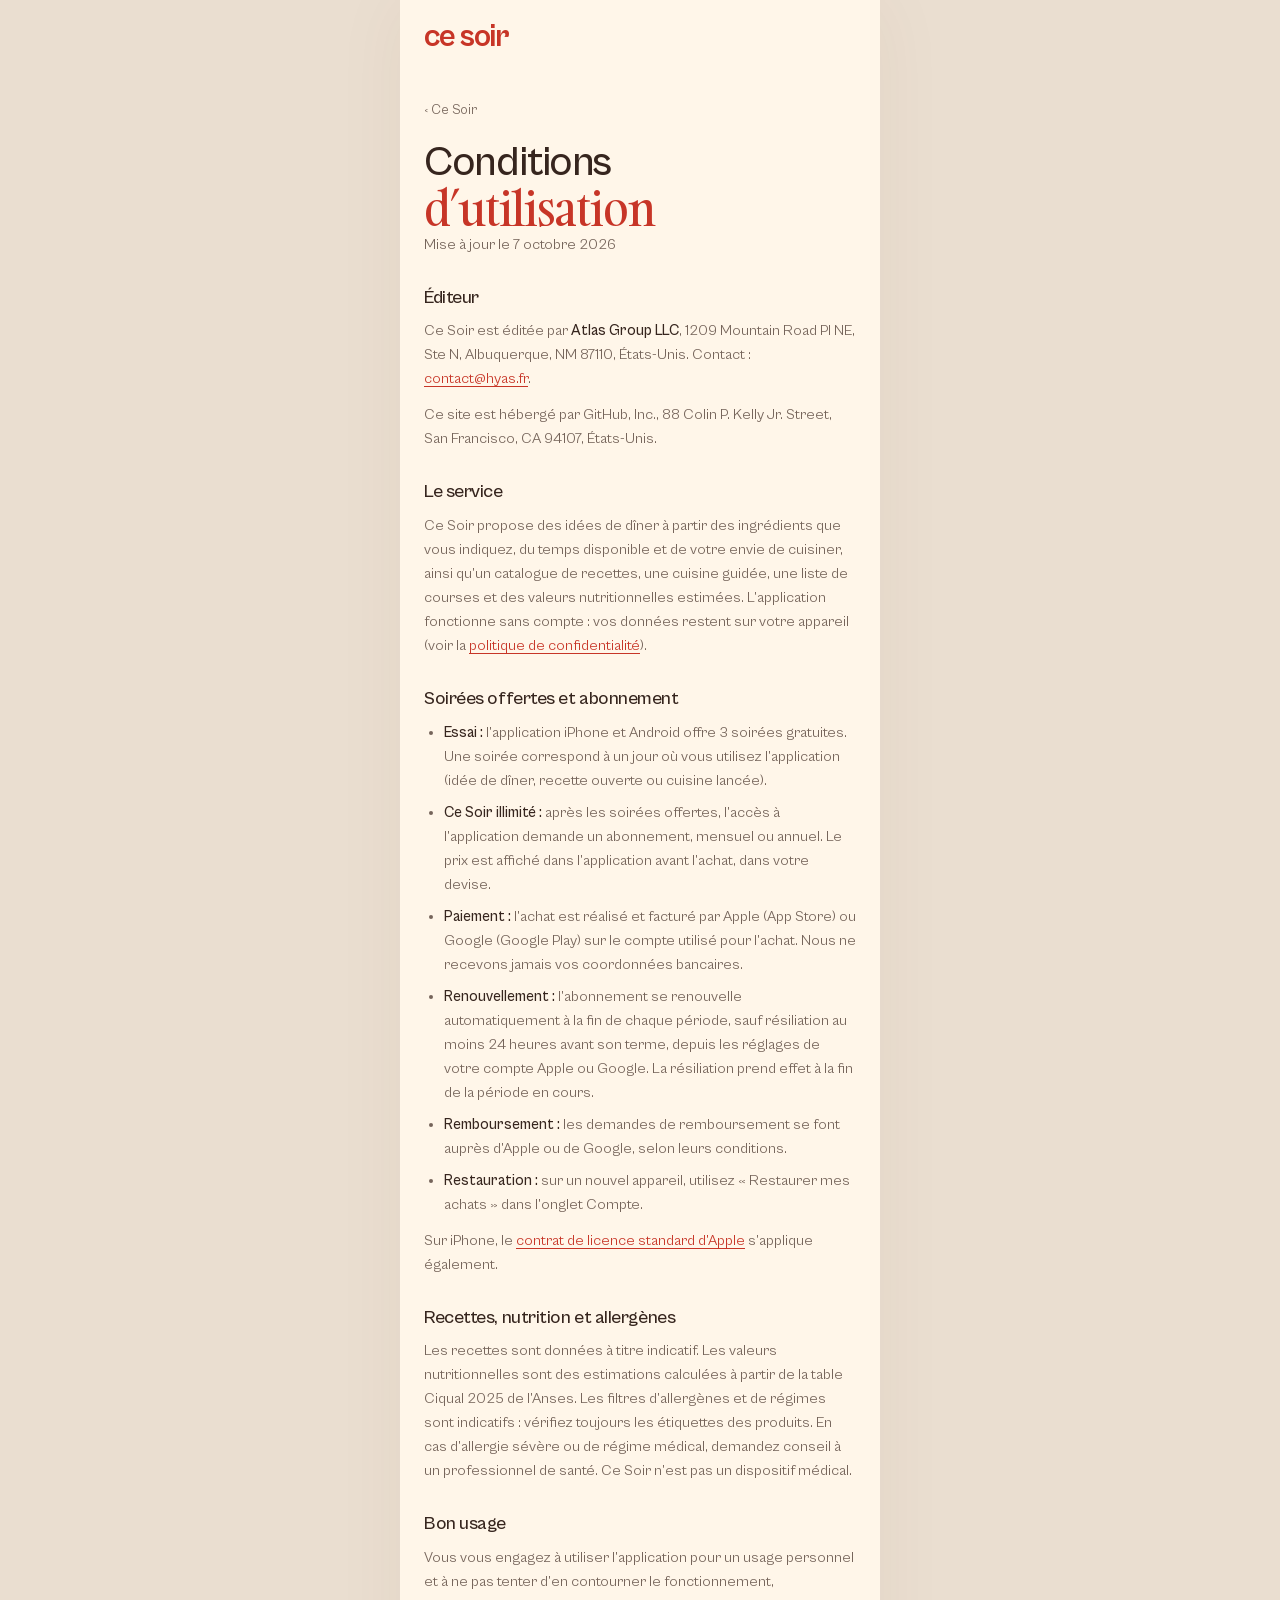
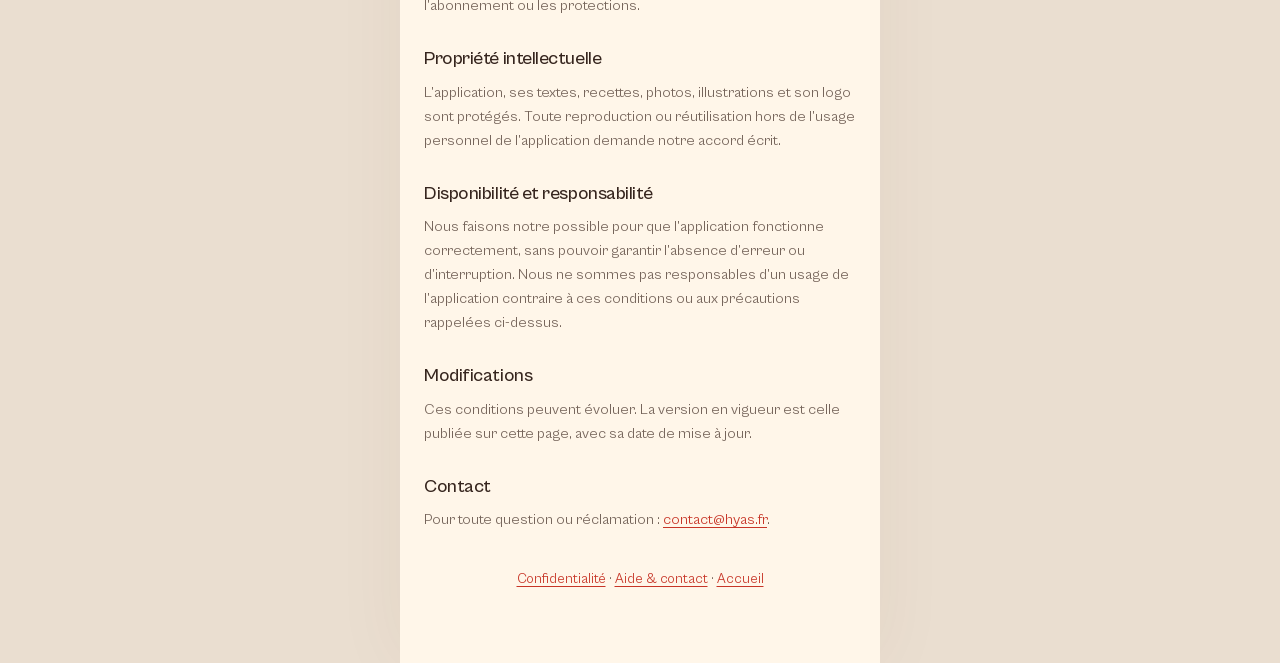
==== conditions.html @ 6b9407d2 "Site Ce Soir (cesoir.hyas.fr) : accueil, confidentialite, conditions, aide Co-Authored-By: Claude Op" ====
<!doctype html>
<html lang="fr">
<head>
  <meta charset="utf-8">
  <meta name="viewport" content="width=device-width, initial-scale=1, viewport-fit=cover">
  <meta name="theme-color" content="#fff6e9">
  <title>Conditions · Ce Soir</title>
  <meta name="description" content="Conditions d’utilisation et d’abonnement de l’application Ce Soir, mentions légales.">
  <link rel="stylesheet" href="v1.css">
  <link rel="stylesheet" href="pages.css">
</head>
<body>
  <div class="app-shell">
    <header class="app-header"><a href="./" class="brand" aria-label="Ce Soir, accueil">ce soir</a></header>
    <main class="app-main legal">
      <a href="./" class="back-link">‹ Ce Soir</a>
      <div class="page-heading"><h1>Conditions <em>d’utilisation</em></h1><p>Mise à jour le 7 octobre 2026</p></div>

      <h2>Éditeur</h2>
      <p>Ce Soir est éditée par <strong>Atlas Group LLC</strong>, 1209 Mountain Road Pl NE, Ste N, Albuquerque, NM 87110, États-Unis. Contact : <a href="mailto:contact@hyas.fr?subject=Ce%20Soir">contact@hyas.fr</a>.</p>
      <p>Ce site est hébergé par GitHub, Inc., 88 Colin P. Kelly Jr. Street, San Francisco, CA 94107, États-Unis.</p>

      <h2>Le service</h2>
      <p>Ce Soir propose des idées de dîner à partir des ingrédients que vous indiquez, du temps disponible et de votre envie de cuisiner, ainsi qu’un catalogue de recettes, une cuisine guidée, une liste de courses et des valeurs nutritionnelles estimées. L’application fonctionne sans compte : vos données restent sur votre appareil (voir la <a href="confidentialite.html">politique de confidentialité</a>).</p>

      <h2>Soirées offertes et abonnement</h2>
      <ul>
        <li><strong>Essai :</strong> l’application iPhone et Android offre 3 soirées gratuites. Une soirée correspond à un jour où vous utilisez l’application (idée de dîner, recette ouverte ou cuisine lancée).</li>
        <li><strong>Ce Soir illimité :</strong> après les soirées offertes, l’accès à l’application demande un abonnement, mensuel ou annuel. Le prix est affiché dans l’application avant l’achat, dans votre devise.</li>
        <li><strong>Paiement :</strong> l’achat est réalisé et facturé par Apple (App Store) ou Google (Google Play) sur le compte utilisé pour l’achat. Nous ne recevons jamais vos coordonnées bancaires.</li>
        <li><strong>Renouvellement :</strong> l’abonnement se renouvelle automatiquement à la fin de chaque période, sauf résiliation au moins 24 heures avant son terme, depuis les réglages de votre compte Apple ou Google. La résiliation prend effet à la fin de la période en cours.</li>
        <li><strong>Remboursement :</strong> les demandes de remboursement se font auprès d’Apple ou de Google, selon leurs conditions.</li>
        <li><strong>Restauration :</strong> sur un nouvel appareil, utilisez « Restaurer mes achats » dans l’onglet Compte.</li>
      </ul>
      <p>Sur iPhone, le <a href="https://www.apple.com/legal/internet-services/itunes/dev/stdeula/" target="_blank" rel="noreferrer">contrat de licence standard d’Apple</a> s’applique également.</p>

      <h2>Recettes, nutrition et allergènes</h2>
      <p>Les recettes sont données à titre indicatif. Les valeurs nutritionnelles sont des estimations calculées à partir de la table Ciqual 2025 de l’Anses. Les filtres d’allergènes et de régimes sont indicatifs : vérifiez toujours les étiquettes des produits. En cas d’allergie sévère ou de régime médical, demandez conseil à un professionnel de santé. Ce Soir n’est pas un dispositif médical.</p>

      <h2>Bon usage</h2>
      <p>Vous vous engagez à utiliser l’application pour un usage personnel et à ne pas tenter d’en contourner le fonctionnement, l’abonnement ou les protections.</p>

      <h2>Propriété intellectuelle</h2>
      <p>L’application, ses textes, recettes, photos, illustrations et son logo sont protégés. Toute reproduction ou réutilisation hors de l’usage personnel de l’application demande notre accord écrit.</p>

      <h2>Disponibilité et responsabilité</h2>
      <p>Nous faisons notre possible pour que l’application fonctionne correctement, sans pouvoir garantir l’absence d’erreur ou d’interruption. Nous ne sommes pas responsables d’un usage de l’application contraire à ces conditions ou aux précautions rappelées ci-dessus.</p>

      <h2>Modifications</h2>
      <p>Ces conditions peuvent évoluer. La version en vigueur est celle publiée sur cette page, avec sa date de mise à jour.</p>

      <h2>Contact</h2>
      <p>Pour toute question ou réclamation : <a href="mailto:contact@hyas.fr?subject=Ce%20Soir">contact@hyas.fr</a>.</p>

      <p class="legal-links"><a href="confidentialite.html">Confidentialité</a> · <a href="support.html">Aide & contact</a> · <a href="./">Accueil</a></p>
    </main>
  </div>
</body>
</html>
---- v1.css ----
@font-face{font-family:Cabinet;src:url('assets/cabinet-regular.woff2') format('woff2');font-weight:400;font-display:swap}
@font-face{font-family:Cabinet;src:url('assets/cabinet-medium.woff2') format('woff2');font-weight:500;font-display:swap}
@font-face{font-family:Cabinet;src:url('assets/cabinet-bold.woff2') format('woff2');font-weight:700;font-display:swap}
@font-face{font-family:Gambarino;src:url('assets/gambarino.woff2') format('woff2');font-weight:400;font-display:swap}
:root{--red:#c73527;--red-dark:#a6271d;--cream:#fff6e9;--paper:#fffdf8;--ink:#36251e;--muted:#75645a;--line:#e9ded0;--blush:#f8e7dc;--green:#46623d;color-scheme:light;font-family:Cabinet,Arial,sans-serif;color:var(--ink);background:var(--cream);font-synthesis:none}
*{box-sizing:border-box}html{scroll-behavior:smooth;scroll-padding-top:80px}body{margin:0;font-size:16px;line-height:1.45;-webkit-tap-highlight-color:transparent}button,input,select,textarea{font:inherit;color:inherit}button,a,input,summary{touch-action:manipulation}button{cursor:pointer;border:0;background:none}button:disabled{opacity:.4;cursor:not-allowed}a{color:inherit;text-decoration:none}button svg,a svg{flex-shrink:0}svg{vertical-align:middle}img{display:block;width:100%;object-fit:cover}h1,h2,h3,p{margin:0}h2,h3,strong{font-weight:500}h1{font-weight:500;line-height:1.02;letter-spacing:-1.3px;font-size:2.65rem}h2{font-size:1.4rem;line-height:1.2;letter-spacing:-.45px}h3{font-size:1.12rem;line-height:1.2}p{line-height:1.5}em{font-family:Gambarino,Georgia,serif;font-style:normal;font-weight:400}h1 em{color:var(--red);display:block;font-size:1.12em;letter-spacing:-1px}button:focus-visible,a:focus-visible,summary:focus-visible,input:focus-visible,select:focus-visible{outline:3px solid #9a4d37;outline-offset:4px}h1:focus{outline:none}[hidden]{display:none!important}input[type=checkbox]{width:20px;height:20px;accent-color:var(--red);flex-shrink:0;margin:0;cursor:pointer}input:not([type=checkbox]):not([type=file]),select{width:100%;min-height:50px;background:var(--paper);border:1px solid var(--line);border-radius:12px;padding:12px 14px;font-size:1rem}select{padding-right:32px}fieldset{border:0;margin:22px 0;padding:0}legend{font-size:1rem;font-weight:500;margin-bottom:12px}summary{cursor:pointer;font-weight:500;min-height:44px;align-content:center}summary::marker{color:var(--red)}.sr-only{position:absolute!important;width:1px;height:1px;padding:0;margin:-1px;overflow:hidden;clip:rect(0,0,0,0);white-space:nowrap;border:0}.skip-link{position:fixed;top:-70px;left:12px;z-index:200;background:var(--red);color:white;padding:12px}.skip-link:focus{top:8px}
.app-shell{max-width:480px;margin:0 auto;min-height:100dvh;background:var(--cream)}.app-header{height:74px;display:flex;align-items:center;justify-content:space-between;padding:env(safe-area-inset-top,0) 24px 0;max-width:480px;margin:auto}.brand{font-size:2rem;color:var(--red);font-weight:700;letter-spacing:-1.6px;line-height:1}.avatar{width:37px;height:37px;border:1px solid var(--line);background:var(--paper);border-radius:50%;display:grid;place-items:center;font-size:1rem;color:var(--red)}.app-main{padding:12px 24px 118px;min-height:calc(100dvh - 74px)}
/* Clavier ouvert : le menu flottant s'efface et le contenu reprend la place. */
html.kb-open .bottom-nav{display:none}
html.kb-open .app-main{padding-bottom:calc(24px + var(--kb,0px))}
html.kb-open .sticky-bottom{bottom:var(--kb,0px)}
input[type=search],input[type=text],textarea{scroll-margin-top:84px}.page-heading{margin:9px 0 24px}.page-heading p{margin-top:14px;color:var(--muted);font-size:1rem}.bottom-nav{position:fixed;z-index:20;bottom:calc(12px + env(safe-area-inset-bottom));left:50%;transform:translateX(-50%);width:calc(100% - 32px);max-width:448px;display:grid;grid-template-columns:repeat(4,1fr);gap:4px;padding:6px;background:var(--paper);border:1px solid var(--line);border-radius:28px;box-shadow:0 8px 24px rgba(54,37,30,.10)}.bottom-nav a{display:flex;flex-direction:column;align-items:center;justify-content:center;gap:3px;min-height:52px;border-radius:22px;color:var(--muted);font-size:.75rem;transition:background .15s,color .15s}.bottom-nav a[aria-current]{color:var(--red);background:var(--blush)}.bottom-nav a[aria-current] svg{stroke-width:2}.connection-status{background:var(--blush);padding:8px 24px;font-size:.8125rem;color:var(--red-dark)}
.button{display:inline-flex;justify-content:center;align-items:center;gap:12px;min-height:52px;padding:14px 19px;border-radius:13px;font-size:1rem;font-weight:500;text-align:center;line-height:1.25;box-shadow:none;background-image:none}.primary{background:var(--red);color:var(--paper);border:1px solid var(--red)}.primary:hover{background:var(--red-dark);border-color:var(--red-dark)}.secondary{border:1px solid #d8c7b7;background:transparent;color:var(--ink)}.secondary:hover{background:var(--blush)}.full{width:100%}.button+.button{margin-top:12px}.button:active{filter:brightness(.96)}.text-link{font-size:.9rem;color:var(--red);font-weight:500;min-height:44px;display:inline-flex;align-items:center;justify-content:center;gap:7px;padding:8px 0}.icon-button{width:44px;height:44px;min-width:44px;display:inline-grid;place-items:center;border-radius:50%;padding:10px}.icon-button:hover{background:var(--blush)}.heart.on{color:var(--red)}.heart.on svg{fill:var(--red);stroke:var(--red)}.overline{font-size:.75rem;letter-spacing:1.15px;text-transform:uppercase;color:var(--red);font-weight:500}.small{font-size:.875rem}.muted{color:var(--muted)}.hint{font-size:.8125rem;color:var(--muted);line-height:1.5;margin:8px 0 14px}.hint svg{margin-right:3px}.centered{text-align:center}.label{font-size:.9375rem;font-weight:500;display:block;margin:18px 0 10px}.field-head,.row-between{display:flex;align-items:center;justify-content:space-between;gap:12px}.field-head h2{font-size:1.25rem}.meta{display:flex;gap:13px;align-items:center;flex-wrap:wrap;color:var(--muted);font-size:.8125rem}.meta span{display:inline-flex;align-items:center;gap:4px}.back-link{display:inline-flex;align-items:center;gap:3px;font-size:.875rem;color:var(--muted);min-height:44px}.section-title{font-size:1.3rem;margin:28px 0 18px}
.home-photo{display:block;position:relative;border-radius:18px;height:178px;overflow:hidden;margin-bottom:22px}.home-photo img{height:100%;object-position:50% 48%}.photo-note{position:absolute;inset:auto auto 12px 12px;background:var(--cream);max-width:68%;padding:12px 14px;border-radius:10px}.photo-note small{font-size:.75rem;color:var(--red);display:block;margin-bottom:5px}.photo-note strong{display:block;font-size:1.04rem;line-height:1.1}.photo-note>span{display:flex;align-items:center;justify-content:space-between;gap:20px;color:var(--muted);font-size:.75rem;margin-top:8px}.evening-controls{margin-bottom:12px}.portions{display:flex;align-items:center;justify-content:space-between;gap:3px;white-space:nowrap;background:#f4e9db;border-radius:30px;min-width:123px}.portions .icon-button{width:34px;height:36px;min-width:34px;padding:8px}.portions>span{font-size:1rem}.portions small{font-size:.75rem;color:var(--muted)}.segments{display:grid;grid-template-columns:repeat(4,1fr);gap:5px;border-radius:13px;background:#f2e7d9;padding:4px}.segments button{min-height:42px;padding:7px 2px;border-radius:9px;font-size:.9375rem}.segments .selected{background:var(--paper);color:var(--red)}.energy{display:grid;grid-template-columns:1fr 1.2fr;gap:9px}.energy button{padding:12px 7px;min-height:47px;font-size:.9rem;border:1px solid var(--line);border-radius:12px;background:var(--paper)}.energy .selected{color:var(--red);border-color:var(--red);background:var(--blush)}.pantry-link{display:flex;align-items:center;gap:12px;margin:12px 0;padding:13px 0}.pantry-link>svg:first-child{color:var(--red)}.pantry-link>span{flex:1}.pantry-link strong{font-size:.92rem;display:block}.pantry-link small{display:block;color:var(--muted);font-size:.8125rem;margin-top:2px}.home-bottom{text-align:center;padding-top:7px}.resume{width:100%;display:flex;align-items:center;gap:12px;padding:14px;background:var(--blush);border-radius:14px;text-align:left;margin-bottom:18px;font-size:.8rem;color:var(--red)}.resume span{flex:1}.resume strong{display:block;font-size:.92rem;color:var(--ink);margin-top:2px}
.result-top{display:flex;justify-content:space-between;font-size:.875rem;color:var(--muted);margin-bottom:12px}.dinner-card{border-radius:18px;overflow:hidden;background:var(--paper)}.dinner-image{height:230px}.dinner-content{padding:12px 20px 22px}.dinner-content h2{font-family:Gambarino;font-size:2rem;line-height:1.02;letter-spacing:-.6px;margin-bottom:14px}.dinner-content>p{font-size:.9375rem;color:var(--muted);margin-top:13px}.match{display:flex;align-items:flex-start;gap:9px;background:var(--cream);border-radius:10px;padding:13px;margin:20px 0;color:var(--red)}.match strong{font-size:.875rem;display:block;color:var(--ink)}.match small{font-size:.8125rem;display:block;margin-top:5px;line-height:1.4;color:var(--muted)}.match.complete{color:var(--green)}.result-actions{display:flex;flex-direction:column;gap:4px;margin-top:16px}.explain{margin:20px 0;font-size:.875rem}.explain summary{color:var(--muted)}.explain p{margin:10px 0;color:var(--muted)}
.search-tools{display:flex;align-items:center;gap:10px}.search-box{display:flex;align-items:center;gap:9px;flex:1;background:var(--paper);border:1px solid var(--line);border-radius:12px;padding:0 13px;min-width:0}.search-box svg{color:var(--muted);flex-shrink:0}.search-box input:not([type=checkbox]){border:0;background:transparent;min-width:0;padding:13px 0;outline-offset:1px}.filter-button{border:1px solid var(--line);border-radius:12px;height:50px;width:48px}.quick-filters{display:flex;gap:8px;margin:15px 0}.chip{border:1px solid var(--line);border-radius:30px;padding:10px 14px;white-space:nowrap;font-size:.875rem;min-height:42px;display:inline-flex;gap:6px;align-items:center;background:transparent}.chip.selected{background:var(--red);border-color:var(--red);color:var(--paper)}.list-label{color:var(--muted);font-size:.8125rem;margin:21px 0 4px}.recipe-list{display:flex;flex-direction:column}.recipe-row{display:grid;grid-template-columns:94px 1fr 32px;gap:13px;padding:18px 0;border-bottom:1px solid var(--line);align-items:center}.recipe-row:last-child{border:0}.recipe-row .row-image{height:102px;border-radius:12px;overflow:hidden;background:var(--blush)}.recipe-row img{height:100%;object-position:center}.recipe-row h3{font-size:1.13rem;line-height:1.1;margin:5px 0 10px}.recipe-row .overline{font-size:.75rem;letter-spacing:.8px}.recipe-row .icon-button{align-self:start;min-width:34px;width:34px;height:38px;padding:7px}.recipe-row .meta{font-size:.75rem;gap:8px}.recipe-row p{margin-top:7px}.recipe-row.text-recipe{grid-template-columns:1fr 32px;min-height:124px;padding-left:0}.recipe-row .absent{display:none}.empty{text-align:center;padding:35px 8px 28px}.empty-symbol{display:grid;place-items:center;width:64px;height:64px;border-radius:50%;background:var(--blush);color:var(--red);margin:0 auto 20px}.empty h2{font-family:Gambarino;font-size:1.9rem;line-height:1.1}.empty p{color:var(--muted);margin:14px 0 22px;font-size:.9375rem}
.page-tabs{display:flex;gap:8px;padding:4px;background:#f2e7d9;border-radius:12px;margin:0 0 22px}.page-tabs a{flex:1;text-align:center;font-size:.9375rem;padding:10px;border-radius:9px}.page-tabs .active{background:var(--paper);color:var(--red)}.pantry-tools{display:flex;align-items:center;justify-content:space-between;margin:10px 0;color:var(--muted);font-size:.8125rem}.pantry-tools .text-link{font-size:.8125rem}.category-strip{display:flex;overflow:auto;gap:7px;margin:0 -24px 18px;padding:0 24px 7px;scrollbar-width:none}.category-strip::-webkit-scrollbar{display:none}.ingredient-grid{display:grid;grid-template-columns:1fr 1fr;gap:9px}.ingredient-tile{position:relative;display:flex;min-width:0;align-items:center;background:var(--paper);border:1px solid var(--line);border-radius:12px;min-height:66px}.ingredient-pick{flex:1;min-width:0;display:flex;align-items:center;gap:8px;text-align:left;font-size:.875rem;padding:14px 10px;min-height:64px}.ingredient-pick>span:first-child{flex:1;line-height:1.2}.pick-check{width:19px;height:19px;color:var(--muted);flex-shrink:0}.ingredient-tile.picked{border-color:#db8c7e;background:#f9e9df}.picked .pick-check{color:var(--red)}.priority-toggle{padding:0 9px 0 2px;min-height:44px;color:var(--muted)}.priority-toggle.on{color:var(--red)}.priority-toggle.on svg{fill:#efc0b4}.sticky-bottom{position:sticky;z-index:10;bottom:0;background:var(--cream);padding:12px 0 calc(90px + env(safe-area-inset-bottom));margin:18px 0 calc(-90px - env(safe-area-inset-bottom))}.shopping-item{display:flex;align-items:center;padding:16px 0;border-bottom:1px solid var(--line)}.shopping-item label{display:flex;align-items:center;gap:13px;flex:1;cursor:pointer;min-height:44px}.shopping-item small{display:block;color:var(--muted);font-size:.8125rem;margin-top:3px}.shopping-item.done label span{text-decoration:line-through;color:var(--muted)}.shopping-list{margin-bottom:24px}
.profile-card{display:flex;align-items:center;gap:14px;padding:22px 18px;background:var(--blush);border-radius:16px}.avatar.large{width:57px;height:57px;min-width:57px;font-family:Gambarino;font-size:1.8rem;background:var(--cream);border:0}.profile-card>div{flex:1;min-width:0}.profile-card h2{font-size:1.3rem;word-break:break-word}.profile-card p{font-size:.75rem;color:var(--muted);margin-top:4px}.profile-card>.icon-button{width:30px;min-width:30px;padding:4px}.account-stats{display:grid;grid-template-columns:repeat(3,1fr);margin:24px 0 32px}.stat{display:flex;flex-direction:column;align-items:center;gap:3px;text-align:center;min-height:63px}.stat strong{font-family:Gambarino;font-size:2rem;color:var(--red);line-height:1}.stat span{font-size:.8125rem;color:var(--muted)}.check-grid{display:grid;grid-template-columns:1fr 1fr;gap:9px}.check-chip{display:flex;align-items:center;gap:8px;min-height:48px;padding:10px 8px;background:var(--paper);border:1px solid var(--line);border-radius:10px;font-size:.875rem;cursor:pointer}.check-chip:has(input:checked){border-color:#d69181;background:var(--blush)}.preference-details{margin:20px 0 26px}.preference-details summary{display:list-item}.preference-details summary span{float:right;color:var(--red)}.exclusion-options{max-height:245px;overflow:auto;background:var(--paper);border:1px solid var(--line);border-radius:12px;margin-top:10px;padding:6px 14px}.exclusion-option{display:flex;align-items:center;gap:10px;min-height:42px;font-size:.875rem}.settings-links{margin-top:32px}.settings-row{display:flex;align-items:center;gap:12px;width:100%;min-height:58px;padding:12px 0;text-align:left;font-size:.9375rem;cursor:pointer}.settings-row>span{flex:1}.settings-row>svg:first-child{color:var(--muted)}.settings-row.danger,.settings-row.danger>svg{color:var(--red-dark)}.app-version{color:var(--muted);text-align:center;font-size:.8125rem;margin:34px 0 0;line-height:1.8}
.detail-toolbar{display:flex;align-items:center;justify-content:space-between;margin:-3px 0 13px}.detail-actions{display:flex;gap:6px}.detail-photo{height:255px;border-radius:17px;margin-bottom:24px}.detail-title h1{font-family:Gambarino;font-size:2.5rem;line-height:1.04;letter-spacing:-.7px;margin:10px 0 15px}.detail-title>p{color:var(--muted);font-size:1rem;margin-bottom:18px}.nutrition-head{display:flex;align-items:center;justify-content:space-between;margin-top:27px}.nutrition-head h2{font-size:1.18rem}.nutrition-head+.hint{margin-top:-2px}.nutrition-grid{display:grid;grid-template-columns:repeat(4,1fr);background:var(--blush);border-radius:13px;padding:17px 6px;margin-bottom:30px}.nutrition-grid>div{text-align:center}.nutrition-grid strong{font-size:1.22rem;display:block;color:var(--red-dark)}.nutrition-grid strong small{font-size:.75rem}.nutrition-grid span{font-size:.75rem;color:#725044;display:block;margin-top:4px}.recipe-ingredients{margin-bottom:35px}.ingredient-checklist{list-style:none;padding:0;margin:10px 0 20px}.ingredient-checklist li{display:flex;align-items:center;gap:8px;min-height:70px;border-bottom:1px solid var(--line);padding:12px 0}.ingredient-checklist label{display:flex;align-items:center;gap:11px;flex:1;cursor:pointer}.ingredient-checklist label>span{font-size:.95rem;line-height:1.2}.ingredient-checklist label small{display:block;font-size:.8125rem;color:var(--muted);margin-top:5px}.ingredient-checklist label:has(input:checked)>span{text-decoration:line-through;opacity:.55}.available,.to-buy{font-size:.75rem;white-space:nowrap;color:var(--green)}.to-buy{color:var(--muted)}.method>h2{font-size:1.25rem}.method ol{padding:0;list-style:none;margin:22px 0}.method li{display:flex;align-items:flex-start;gap:13px;margin:0 0 25px}.step-number{width:28px;height:28px;min-width:28px;background:var(--blush);color:var(--red);border-radius:50%;display:grid;place-items:center;font-family:Gambarino;font-size:1rem}.method h3{font-size:1.04rem;margin:3px 0 9px}.method li p{font-size:.9375rem;color:var(--muted);line-height:1.55}.photo-caption{font-size:.75rem;color:var(--muted);margin-top:23px}.warning{padding:14px 16px;background:#f6ded2;border-radius:12px;margin:22px 0;color:#843324;font-size:.875rem}.warning p{margin-top:7px}
dialog{position:fixed;inset:auto 0 0;margin:0 auto;width:100%;max-width:480px;max-height:92dvh;padding:0;border:0;border-radius:24px 24px 0 0;background:var(--cream);color:var(--ink);overscroll-behavior:contain}dialog::backdrop{background:rgba(54,37,30,.42)}body:has(dialog[open]){overflow:hidden}.sheet-head{position:sticky;top:0;z-index:2;display:flex;align-items:center;justify-content:space-between;gap:15px;padding:17px 20px 12px;background:var(--cream)}.sheet-head h2{font-family:Gambarino;font-size:1.65rem;line-height:1.05}.sheet-body{padding:8px 24px calc(30px + env(safe-area-inset-bottom))}.sheet-body>p{margin:8px 0 18px}.sheet-body>h3{margin-top:24px}.sheet-body a{color:var(--red);text-decoration:underline;text-underline-offset:3px}.sheet-body form>.button{margin-top:25px}.sheet-body form>.label:first-child{margin-top:8px}.check-line{display:flex;align-items:center;gap:10px;font-size:.9375rem;margin:22px 0}.sheet-body .explain{margin-bottom:0}.cooking-sheet{min-height:0}.cooking-progress{display:flex;justify-content:space-between;color:var(--muted);font-size:.8125rem;margin:20px 0 12px}progress{display:block;width:100%;height:4px;border:0;border-radius:5px;background:var(--line);accent-color:var(--red)}progress::-webkit-progress-bar{background:var(--line);border-radius:5px}progress::-webkit-progress-value{background:var(--red);border-radius:5px}progress::-moz-progress-bar{background:var(--red)}.cooking-title{font-family:Gambarino;font-size:2.6rem;letter-spacing:-.6px;line-height:1.06;margin:34px 0 20px}.instruction{font-size:1.12rem;line-height:1.6}.cooking-ingredients{padding:0;list-style:none}.cooking-ingredients li{display:flex;justify-content:space-between;gap:20px;padding:9px 0;font-size:.875rem}.cooking-ingredients strong{white-space:nowrap}.timer{text-align:center;background:var(--blush);border-radius:16px;padding:18px 15px;margin:20px 0 30px}.timer>strong{font-family:Gambarino;font-size:3.6rem;display:block;color:var(--red);font-weight:400;line-height:1.2;font-variant-numeric:tabular-nums}.timer>p{font-size:.8125rem;color:var(--muted);margin:9px 0 15px}.timer>div{display:flex;justify-content:center;gap:17px;align-items:center}.cooking-actions{display:flex;gap:10px;margin-top:28px}.cooking-actions .primary{flex:1}.cooking-actions .button+.button{margin-top:0}.finish{text-align:center;padding:30px 0}.finish>span{display:grid;place-items:center;width:75px;height:75px;margin:0 auto 25px;background:var(--blush);border-radius:50%;color:var(--red)}.finish h3{font-family:Gambarino;font-size:2.8rem;margin-bottom:15px}.finish p{margin:12px 0}.finish .button{margin-top:16px}#toast{position:fixed;z-index:100;left:50%;bottom:calc(100px + env(safe-area-inset-bottom));transform:translate(-50%,15px);width:calc(100% - 40px);max-width:420px;background:var(--ink);color:var(--paper);padding:14px 18px;border-radius:12px;font-size:.875rem;opacity:0;pointer-events:none;transition:opacity .2s,transform .2s;line-height:1.4}#toast.visible{opacity:1;transform:translate(-50%,0)}
@media(min-width:600px){body{background:#eaded0}.app-shell{box-shadow:0 0 70px #5d392b0d}.app-main{padding-top:14px}dialog{bottom:0}.home-photo{height:200px}}
@media(max-width:360px){.app-header{padding-left:18px;padding-right:18px}.app-main{padding-left:18px;padding-right:18px}h1{font-size:2.4rem}.home-photo{height:160px}.photo-note{max-width:72%}.page-heading{margin-bottom:20px}.quick-filters{gap:5px}.chip{font-size:.8125rem;padding:10px 11px}.recipe-row{grid-template-columns:76px 1fr 27px;gap:10px}.recipe-row .row-image{height:95px}.recipe-row h3{font-size:1.02rem}.recipe-row .meta{font-size:.75rem;gap:5px}.ingredient-grid{gap:7px}.ingredient-pick{font-size:.875rem;padding:12px 8px}.pick-check{width:15px}.priority-toggle{padding-right:6px}.category-strip{margin-left:-18px;margin-right:-18px;padding-left:18px;padding-right:18px}.check-chip{font-size:.875rem;gap:6px;padding-left:6px}.nutrition-grid{padding:15px 2px}.nutrition-grid strong{font-size:1.1rem}.detail-photo{height:215px}.sheet-body{padding-left:20px;padding-right:20px}}
.app-main:has(.evening-controls) .page-heading{margin-top:0;margin-bottom:20px}.app-main:has(.evening-controls) .page-heading h1{font-size:2.4rem}.app-main:has(.evening-controls) .page-heading p{margin-top:11px}.app-main:has(.evening-controls) .home-photo{height:140px;margin-bottom:18px}.app-main:has(.evening-controls) .label{margin-top:14px}.segments{grid-template-columns:repeat(5,1fr)}.app-main:focus{outline:none}.settings-row:focus-within{outline:3px solid #9a4d37;outline-offset:3px}
@media(max-width:360px) and (max-height:780px){.app-header{height:60px}.app-main:has(.evening-controls) .page-heading h1{font-size:2.1rem}.app-main:has(.evening-controls) .page-heading{margin-bottom:14px}.app-main:has(.evening-controls) .page-heading p{margin-top:8px;font-size:.9375rem}.app-main:has(.evening-controls) .home-photo{height:110px;margin-bottom:12px}.app-main:has(.evening-controls) .photo-note{inset:auto auto 8px 8px;padding:9px 10px;max-width:73%}.app-main:has(.evening-controls) .photo-note small{display:none}.app-main:has(.evening-controls) .photo-note strong{font-size:.9375rem}.app-main:has(.evening-controls) .label{margin-top:10px}.app-main:has(.evening-controls) .pantry-link{margin:8px 0;padding:10px 0}.app-main:has(.evening-controls) .energy button{min-height:44px;padding-top:10px;padding-bottom:10px}}
.also{margin-top:30px}.also h2{font-size:1.18rem;margin-bottom:2px}.basics-button{display:flex;align-items:center;gap:8px;width:100%;min-height:48px;padding:11px 14px;margin:0 0 14px;border:1px dashed #d8a99c;border-radius:12px;background:var(--blush);color:var(--red-dark);font-size:.875rem;text-align:left}
.sort-line{display:flex;align-items:center;gap:10px;font-size:.8125rem;color:var(--muted);margin:0 0 14px}.sort-line select{min-height:42px;padding:8px 32px 8px 12px;font-size:.875rem;color:var(--ink)}.step-needs{list-style:none;padding:12px 14px;margin:18px 0 0;background:var(--blush);border-radius:12px}.step-needs li{display:flex;justify-content:space-between;gap:16px;padding:5px 0;font-size:.9rem}.step-needs strong{white-space:nowrap;color:var(--red-dark)}.next-step{margin:18px 0 0;font-size:.875rem;color:var(--muted)}.next-step span{display:block;font-size:.75rem;letter-spacing:1px;text-transform:uppercase;color:var(--red);margin-bottom:3px}.cooking-sheet .sheet-head h2{font-family:Cabinet,Arial,sans-serif;font-size:.8125rem;letter-spacing:1px;text-transform:uppercase;color:var(--red);font-weight:500}.cooking-progress{align-items:center;gap:12px;margin:6px 0 0!important}.cooking-progress progress{flex:1}.instruction{font-family:Gambarino,Georgia,serif;font-size:1.6rem!important;line-height:1.22!important;letter-spacing:-.3px;margin:34px 0 0}.instruction-note{font-size:.9375rem;color:var(--muted);margin:14px 0 0}.step-needs.inline{display:flex;flex-wrap:wrap;gap:8px;background:none;padding:0;margin-top:22px}.step-needs.inline li{background:var(--blush);border-radius:30px;padding:7px 13px;gap:8px;font-size:.875rem}.cooking-sheet .timer{margin:26px 0 0;padding:14px}.cooking-sheet .timer>strong{font-size:3rem}.cooking-sheet .timer>div{margin-top:6px}.cooking-sheet .sheet-body>.instruction{margin:22px 0 0}.cooking-sheet .sheet-body>.instruction-note{margin:14px 0 0}.cooking-sheet .cooking-actions{position:sticky;bottom:0;margin-top:30px;background:var(--cream);padding:12px 0 calc(6px + env(safe-area-inset-bottom))}
.paywall-points{list-style:none;padding:0;margin:20px 0}.paywall-points li{display:flex;align-items:flex-start;gap:10px;padding:8px 0;font-size:1rem}.paywall-points svg{color:var(--red);margin-top:3px}.paywall-price{text-align:center;color:var(--muted);margin:22px 0 14px!important}.paywall-price strong{font-family:Gambarino,Georgia,serif;font-size:1.9rem;color:var(--ink);display:block;line-height:1.15}.text-link.full{display:flex;width:100%}
.to-top{position:fixed;z-index:30;top:calc(12px + env(safe-area-inset-top));left:50%;transform:translate(-50%,calc(-80px - env(safe-area-inset-top)));display:inline-flex;align-items:center;gap:6px;min-height:42px;padding:9px 16px;border-radius:30px;background:var(--ink);color:var(--paper);font-size:.875rem;font-weight:500;box-shadow:0 6px 18px rgba(54,37,30,.18);transition:transform .2s;pointer-events:none}.to-top.visible{transform:translate(-50%,0);pointer-events:auto}.to-top svg{transform:rotate(-90deg)}
@media(prefers-reduced-motion:reduce){html{scroll-behavior:auto}*{animation:none!important;transition:none!important}}

/* Onboarding : 4 étapes, avec un peu de mouvement pour donner le ton. */
.w-sheet .sheet-body{animation:wIn .34s cubic-bezier(.2,.8,.2,1) both}
@keyframes wIn{from{opacity:0;transform:translateY(10px)}to{opacity:1;transform:none}}
.w-dots{display:flex;gap:6px;justify-content:center;margin:0 0 18px}
.w-dot{width:6px;height:6px;border-radius:50%;background:rgba(54,37,30,.18);transition:width .3s,background .3s}
.w-dot.on{width:20px;background:var(--red)}
.w-lead{font-size:1.05rem;line-height:1.5;margin:0 0 18px}
.w-points{list-style:none;padding:0;margin:0 0 24px;display:grid;gap:12px}
.w-points li{display:flex;gap:10px;align-items:flex-start;line-height:1.4}
.w-points svg{flex:none;margin-top:2px;color:var(--red)}
.w-input{width:100%;box-sizing:border-box;margin:0 0 18px}
.w-grid{max-height:46dvh;overflow:auto;-webkit-overflow-scrolling:touch;padding:2px}
.w-pop{animation:wPop .3s cubic-bezier(.2,.8,.2,1) both}
@keyframes wPop{from{opacity:0;transform:scale(.94)}to{opacity:1;transform:none}}
.check-chip{transition:transform .14s,background .18s,border-color .18s}
.check-chip:active{transform:scale(.96)}
@media (prefers-reduced-motion:reduce){
 .w-sheet .sheet-body,.w-pop{animation:none}
 .check-chip{transition:none}
}

/* Choix de formule : l'annuel d'abord, le mensuel reste visible et libre. */
.plans{display:grid;gap:10px;margin:0 0 18px}
.plan{display:grid;gap:2px;text-align:left;width:100%;padding:14px 16px;border:1.5px solid rgba(54,37,30,.16);border-radius:16px;background:var(--paper);cursor:pointer;transition:border-color .18s,background .18s,transform .14s}
.plan:active{transform:scale(.99)}
.plan.on{border-color:var(--red);background:rgba(199,53,39,.05)}
.plan-nom{display:flex;align-items:center;gap:8px;font-weight:500}
.plan-eco{font-style:normal;font-size:.78rem;padding:2px 8px;border-radius:999px;background:var(--red);color:var(--cream)}
.plan-prix{font-family:Gambarino,serif;font-size:1.45rem;line-height:1.15}
.plan-detail{font-size:.85rem;opacity:.7}
@media (prefers-reduced-motion:reduce){.plan{transition:none}}

/* ——— Mouvement ———
   Discret et court : on souligne l'action, on ne fait pas attendre. */

/* Entrée de page, relancée à chaque changement de route. */
.app-main.entre>*{animation:monte .38s cubic-bezier(.2,.8,.2,1) both}
.app-main.entre>*:nth-child(2){animation-delay:.04s}
.app-main.entre>*:nth-child(3){animation-delay:.08s}
.app-main.entre>*:nth-child(4){animation-delay:.12s}
.app-main.entre>*:nth-child(n+5){animation-delay:.16s}
@keyframes monte{from{opacity:0;transform:translateY(12px)}to{opacity:1;transform:none}}

/* Listes de recettes : arrivée en cascade, plafonnée pour rester rapide. */
.recipe-list>*{animation:monte .34s cubic-bezier(.2,.8,.2,1) both}
.recipe-list>*:nth-child(2){animation-delay:.05s}
.recipe-list>*:nth-child(3){animation-delay:.1s}
.recipe-list>*:nth-child(4){animation-delay:.15s}
.recipe-list>*:nth-child(n+5){animation-delay:.2s}

/* Les feuilles montent depuis le bas, comme sur iOS. */
dialog[open] .sheet-body,dialog[open] .sheet-head{animation:feuille .36s cubic-bezier(.2,.8,.2,1) both}
@keyframes feuille{from{opacity:0;transform:translateY(16px)}to{opacity:1;transform:none}}

/* Retour tactile : tout ce qui se touche s'enfonce légèrement. */
.button,.settings-row,.dinner-card,.stat,.icon-button,.bottom-nav a,.bottom-nav button{transition:transform .14s ease,opacity .18s,background .18s}
.button:active,.settings-row:active,.dinner-card:active,.stat:active,.icon-button:active{transform:scale(.975)}

/* Photos : apparition en fondu une fois chargées, plus de saut sec. */
.dinner-card img,.recipe-list img{animation:apparait .45s ease both}
@keyframes apparait{from{opacity:0}to{opacity:1}}

@media (prefers-reduced-motion:reduce){
 .app-main.entre>*,.recipe-list>*,dialog[open] .sheet-body,dialog[open] .sheet-head,
 .dinner-card img,.recipe-list img{animation:none}
 .button,.settings-row,.dinner-card,.stat,.icon-button{transition:none}
 .button:active,.settings-row:active,.dinner-card:active,.stat:active,.icon-button:active{transform:none}
}

/* ===== Premier lancement plein écran (accueil.js) =====
   Mêmes composants que l'app (button, chip, overline, meta, hint) : pas de gras, pas de dégradé sombre. */
html.accueil-ouvert,html.accueil-ouvert body{overflow:hidden}
.accueil{position:fixed;inset:0;z-index:1000;background:var(--cream);overflow-y:auto;-webkit-overflow-scrolling:touch;animation:acApparait .4s ease both}
.accueil.sortie{animation:acSort .3s ease both}
.ac-ecran{min-height:100dvh;box-sizing:border-box;position:relative}
.ecran-accroche{overflow:hidden;height:100dvh}
.accueil em{font-style:normal;color:var(--red)}
.accueil .button[disabled]{opacity:.45}

/* Accroche : trois colonnes de plats qui défilent lentement, texte posé en bas */
.ac-fond{position:absolute;inset:-12% -30% 0;display:grid;grid-template-columns:repeat(3,1fr);gap:12px;transform:rotate(-7deg)}
.ac-col{display:flex;flex-direction:column;gap:12px;animation:acDefile 60s linear infinite}
.ac-col1{animation-direction:reverse;animation-duration:70s;margin-top:-40%}
.ac-col2{animation-duration:54s;margin-top:-18%}
.ac-col img{width:100%;aspect-ratio:3/4;object-fit:cover;border-radius:14px;display:block}
.ac-voile{position:absolute;inset:0;background:linear-gradient(to bottom,rgba(255,246,233,0) 15%,rgba(255,246,233,.8) 45%,var(--cream) 60%)}
.ac-accroche{position:absolute;left:0;right:0;bottom:0;padding:0 24px calc(28px + env(safe-area-inset-bottom))}
.ac-logo{width:60px;height:60px;border-radius:14px;margin-bottom:22px;animation:acMonte .7s .1s cubic-bezier(.2,.8,.2,1) both}
.ac-titre{font:400 clamp(2.9rem,12.5vw,4rem)/1 Gambarino,Georgia,serif;letter-spacing:-.02em;margin:0 0 14px;animation:acMonte .7s .2s cubic-bezier(.2,.8,.2,1) both}
.ac-sous{font-size:1.05rem;line-height:1.5;color:var(--muted);margin:0 0 24px;max-width:30ch;animation:acMonte .7s .3s cubic-bezier(.2,.8,.2,1) both}
.ac-accroche .button{animation:acMonte .7s .4s cubic-bezier(.2,.8,.2,1) both}

/* Pages */
.ac-page{display:flex;flex-direction:column;min-height:100dvh;box-sizing:border-box;padding:calc(26px + env(safe-area-inset-top)) 22px calc(20px + env(safe-area-inset-bottom))}
.ac-h2{font:400 clamp(2.2rem,9.5vw,2.9rem)/1.02 Gambarino,Georgia,serif;letter-spacing:-.02em;margin:8px 0 6px;animation:acMonte .5s cubic-bezier(.2,.8,.2,1) both}
.ac-grille{display:flex;flex-wrap:wrap;gap:8px;padding:4px 0 16px}
.ac-puce{cursor:pointer;color:var(--ink);font:inherit;font-size:.9375rem;transition:background .2s,color .2s,border-color .2s;animation:acApparait .4s ease both}
.accueil .chip.selected{background:var(--red);border-color:var(--red);color:var(--paper)} /* même sélection que dans l’app */
.ac-bas{position:sticky;bottom:calc(10px + env(safe-area-inset-bottom));margin-top:auto;background:var(--cream);padding-top:10px;box-shadow:0 -14px 18px var(--cream)}
.ac-apercu:not(:empty){margin-bottom:12px}
.ac-carte{display:flex;gap:14px;align-items:center;padding:10px;border:1px solid var(--line);border-radius:16px;background:var(--paper)}
.ac-carte.nouveau{animation:acMonte .4s cubic-bezier(.2,.8,.2,1) both}
.ac-carte img{width:70px;height:70px;border-radius:12px;object-fit:cover;flex:none}
.ac-carte .overline{margin:0}
.ac-carte-titre{margin:3px 0 4px;font:400 1.2rem/1.1 Gambarino,Georgia,serif}
.ac-carte .meta{margin:0}

/* Le plat : photo dans une carte à sa taille nette, titre de recette, infos discrètes */
.ac-plat>*{animation:acMonte .55s cubic-bezier(.2,.8,.2,1) both}
.ac-plat>:nth-child(2){animation-delay:.06s}.ac-plat>:nth-child(3){animation-delay:.14s}.ac-plat>:nth-child(4){animation-delay:.2s}
.ac-plat>:nth-child(n+5){animation-delay:.26s}
.ac-photo{margin:12px 0 18px;border-radius:18px;overflow:hidden;aspect-ratio:3/2;background:var(--blush)}
.ac-photo img{width:100%;height:100%;object-fit:cover;display:block;animation:acNet .9s ease both}
.ac-nom{font:400 2.2rem/1.04 Gambarino,Georgia,serif;letter-spacing:-.6px;margin:0 0 10px}
.ac-label{display:block;font-size:.875rem;color:var(--ink);margin:18px 0 8px}
.ac-puces{display:flex;flex-wrap:wrap;gap:8px}
.ac-actions{margin-top:auto;padding-top:24px}
.ac-etapes{list-style:none;margin:0;padding:0;border-top:1px solid var(--line)}
.ac-etapes li{display:flex;align-items:baseline;gap:12px;padding:11px 0;border-bottom:1px solid var(--line);font-size:.9375rem}
.ac-num{color:var(--red);font-size:.8125rem;min-width:14px}
.ac-etape{flex:1}
.ac-duree{color:var(--muted);font-size:.8125rem;white-space:nowrap}

/* Préférences */
.ac-form{display:flex;flex-direction:column;flex:1}
.ac-form .ac-label:first-child{margin-top:8px}
.ac-champ{width:100%;box-sizing:border-box;border:1px solid var(--line);border-radius:13px;background:var(--paper);padding:14px;font:inherit;font-size:1rem;color:var(--ink)}
.ac-opt{position:relative}
.ac-opt input{position:absolute;opacity:0;pointer-events:none}
.ac-opt .chip{cursor:pointer;transition:background .2s,color .2s,border-color .2s}
.ac-opt input:checked+.chip{background:var(--red);border-color:var(--red);color:var(--paper)}
.ac-opt input:focus-visible+.chip{outline:2px solid var(--red);outline-offset:2px}

@keyframes acSort{to{opacity:0}}
@keyframes acMonte{from{opacity:0;transform:translateY(14px)}to{opacity:1;transform:none}}
@keyframes acApparait{from{opacity:0}to{opacity:1}}
@keyframes acDefile{from{transform:translateY(0)}to{transform:translateY(-50%)}}
@keyframes acNet{from{opacity:0;transform:scale(1.04)}to{opacity:1;transform:none}}
@media (prefers-reduced-motion:reduce){.accueil,.accueil *{animation:none!important;transition:none!important}}
---- pages.css ----
.legal{padding-bottom:60px}.legal h2{font-size:1.18rem;margin:30px 0 10px}.legal p,.legal li{font-size:.9375rem;color:var(--muted);line-height:1.6}.legal p{margin:0 0 12px}.legal ul{padding-left:20px;margin:0 0 12px}.legal li{margin-bottom:8px}.legal strong{color:var(--ink)}.legal a{color:var(--red);text-decoration:underline;text-underline-offset:3px}.legal .back-link,.legal .brand{text-decoration:none}.legal .back-link{color:var(--muted)}.contact-card{background:var(--blush);border-radius:16px;padding:20px 18px;margin-bottom:8px}.contact-card h2{margin-top:0}.contact-card p{color:var(--ink)}.legal .explain{margin:0;border-bottom:1px solid var(--line);padding:6px 0}.legal .explain summary{color:var(--ink);font-size:.9375rem}.legal-links{margin-top:36px!important;text-align:center;font-size:.875rem!important}
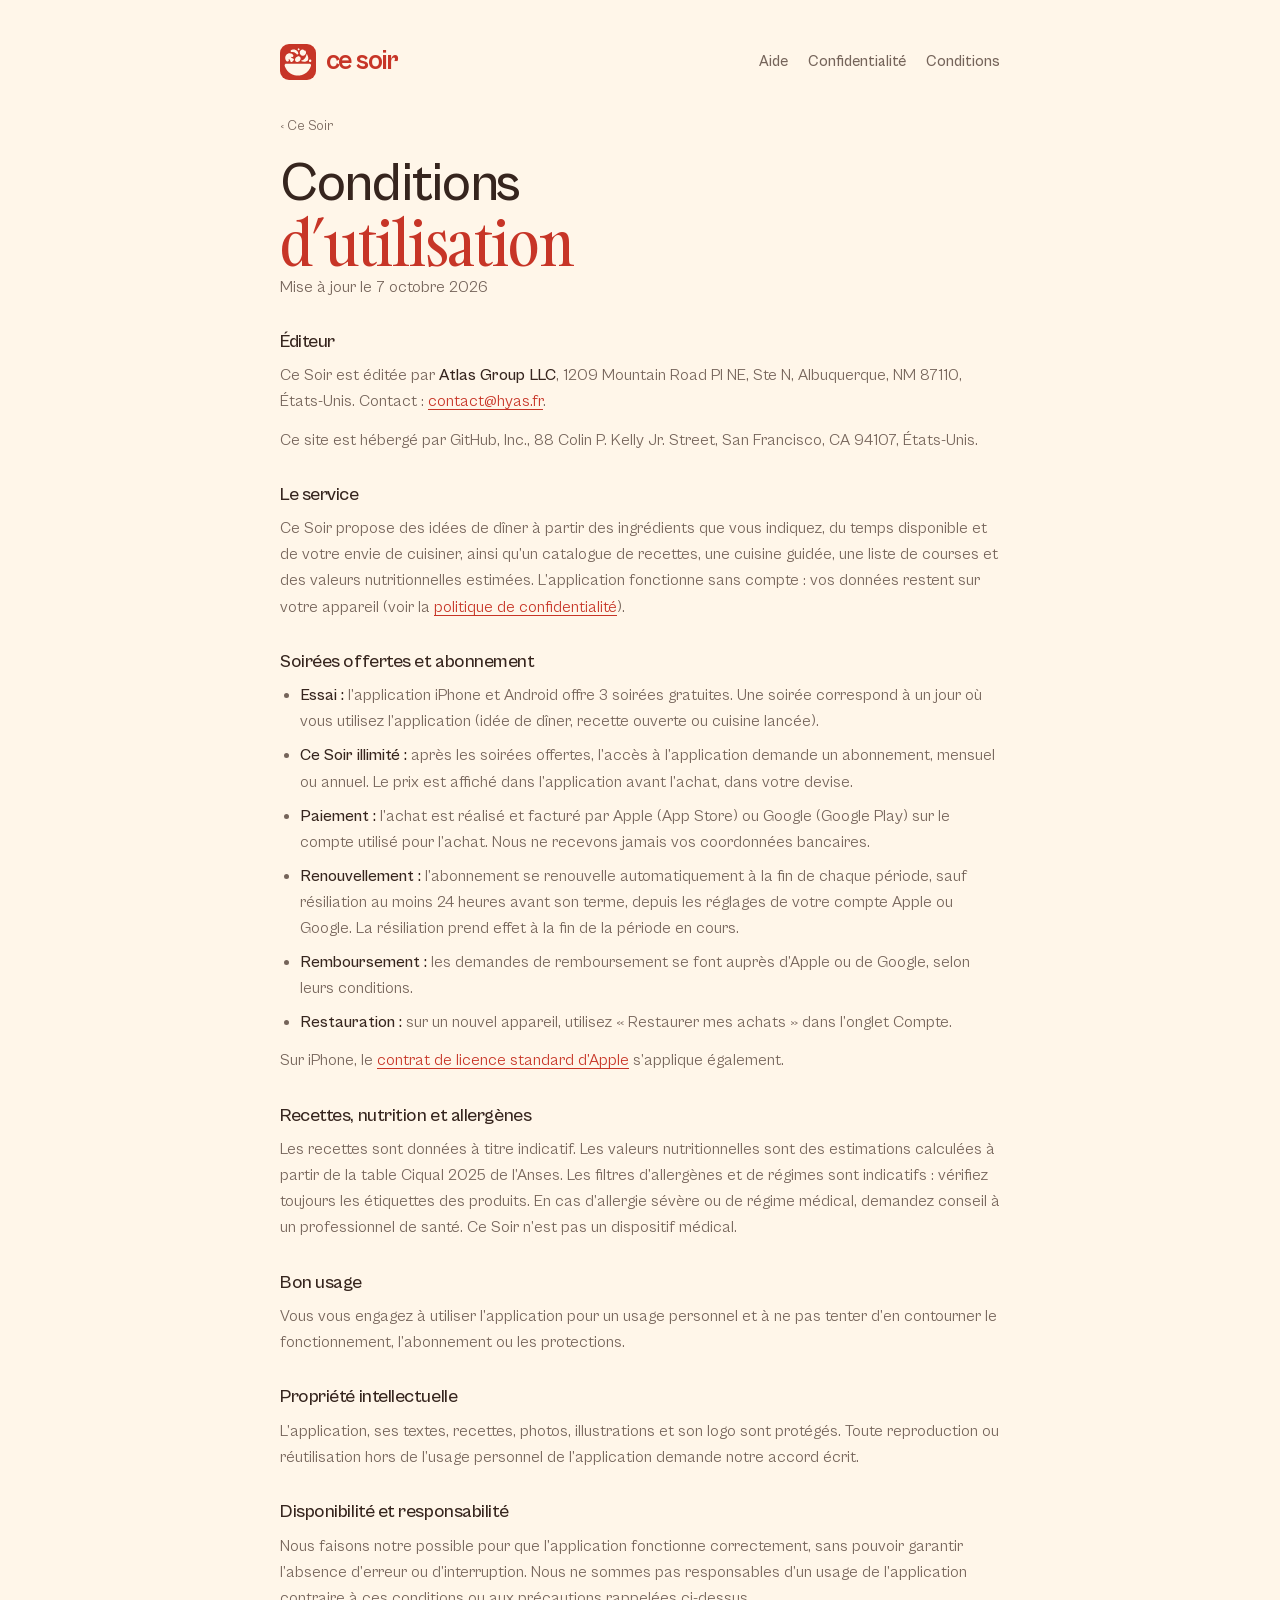
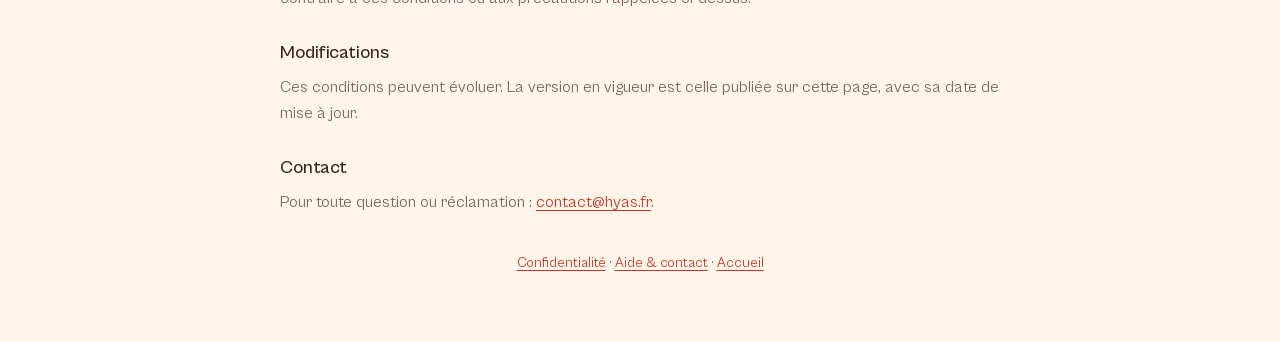
==== commit 659a27ca: "Site : marge haute de l'en-tete, pages legales en pleine largeur avec le meme en-tete, favicon, 303 " ====
--- a/conditions.html
+++ b/conditions.html
@@ -6,12 +6,15 @@
   <meta name="theme-color" content="#fff6e9">
   <title>Conditions · Ce Soir</title>
   <meta name="description" content="Conditions d’utilisation et d’abonnement de l’application Ce Soir, mentions légales.">
+  <link rel="icon" href="favicon.ico" sizes="any">
+  <link rel="icon" href="assets/app-icon.svg" type="image/svg+xml">
+  <link rel="apple-touch-icon" href="assets/app-icon-192.png">
   <link rel="stylesheet" href="v1.css">
   <link rel="stylesheet" href="pages.css">
 </head>
 <body>
   <div class="app-shell">
-    <header class="app-header"><a href="./" class="brand" aria-label="Ce Soir, accueil">ce soir</a></header>
+    <header class="app-header"><a href="./" class="brand site-brand" aria-label="Ce Soir, accueil"><img src="assets/app-icon.svg" alt="" width="36" height="36">ce soir</a><nav class="site-nav"><a href="support.html">Aide</a><a href="confidentialite.html">Confidentialité</a><a href="conditions.html">Conditions</a></nav></header>
     <main class="app-main legal">
       <a href="./" class="back-link">‹ Ce Soir</a>
       <div class="page-heading"><h1>Conditions <em>d’utilisation</em></h1><p>Mise à jour le 7 octobre 2026</p></div>
--- a/pages.css
+++ b/pages.css
@@ -1 +1,13 @@
 .legal{padding-bottom:60px}.legal h2{font-size:1.18rem;margin:30px 0 10px}.legal p,.legal li{font-size:.9375rem;color:var(--muted);line-height:1.6}.legal p{margin:0 0 12px}.legal ul{padding-left:20px;margin:0 0 12px}.legal li{margin-bottom:8px}.legal strong{color:var(--ink)}.legal a{color:var(--red);text-decoration:underline;text-underline-offset:3px}.legal .back-link,.legal .brand{text-decoration:none}.legal .back-link{color:var(--muted)}.contact-card{background:var(--blush);border-radius:16px;padding:20px 18px;margin-bottom:8px}.contact-card h2{margin-top:0}.contact-card p{color:var(--ink)}.legal .explain{margin:0;border-bottom:1px solid var(--line);padding:6px 0}.legal .explain summary{color:var(--ink);font-size:.9375rem}.legal-links{margin-top:36px!important;text-align:center;font-size:.875rem!important}
+/* Site public (cesoir.hyas.fr) : pages légales à la largeur de l'écran, pas dans le cadre « téléphone » de l'app */
+body{background:var(--cream);padding:0}
+.app-shell{max-width:760px;margin:0 auto;padding:0 20px;box-shadow:none;min-height:0}
+.app-header{max-width:none;height:auto;margin:0;padding:32px 0 8px}
+.app-main{padding:16px 0 56px;min-height:0}
+.site-brand{display:flex;align-items:center;gap:10px;font-size:1.7rem;white-space:nowrap}
+.site-brand img{width:36px;height:36px;flex:none;border-radius:9px;object-fit:cover}
+.site-nav a{margin-left:20px;color:var(--muted);text-decoration:none;font-weight:500;font-size:.95rem}
+.site-nav a:hover{color:var(--ink)}
+.legal .page-heading h1{font-size:clamp(2.3rem,7vw,3.4rem)}
+@media (max-width:560px){.site-nav{display:none}}
+@media (min-width:880px){.app-header{padding-top:44px}.legal p,.legal li{font-size:1.02rem}}
